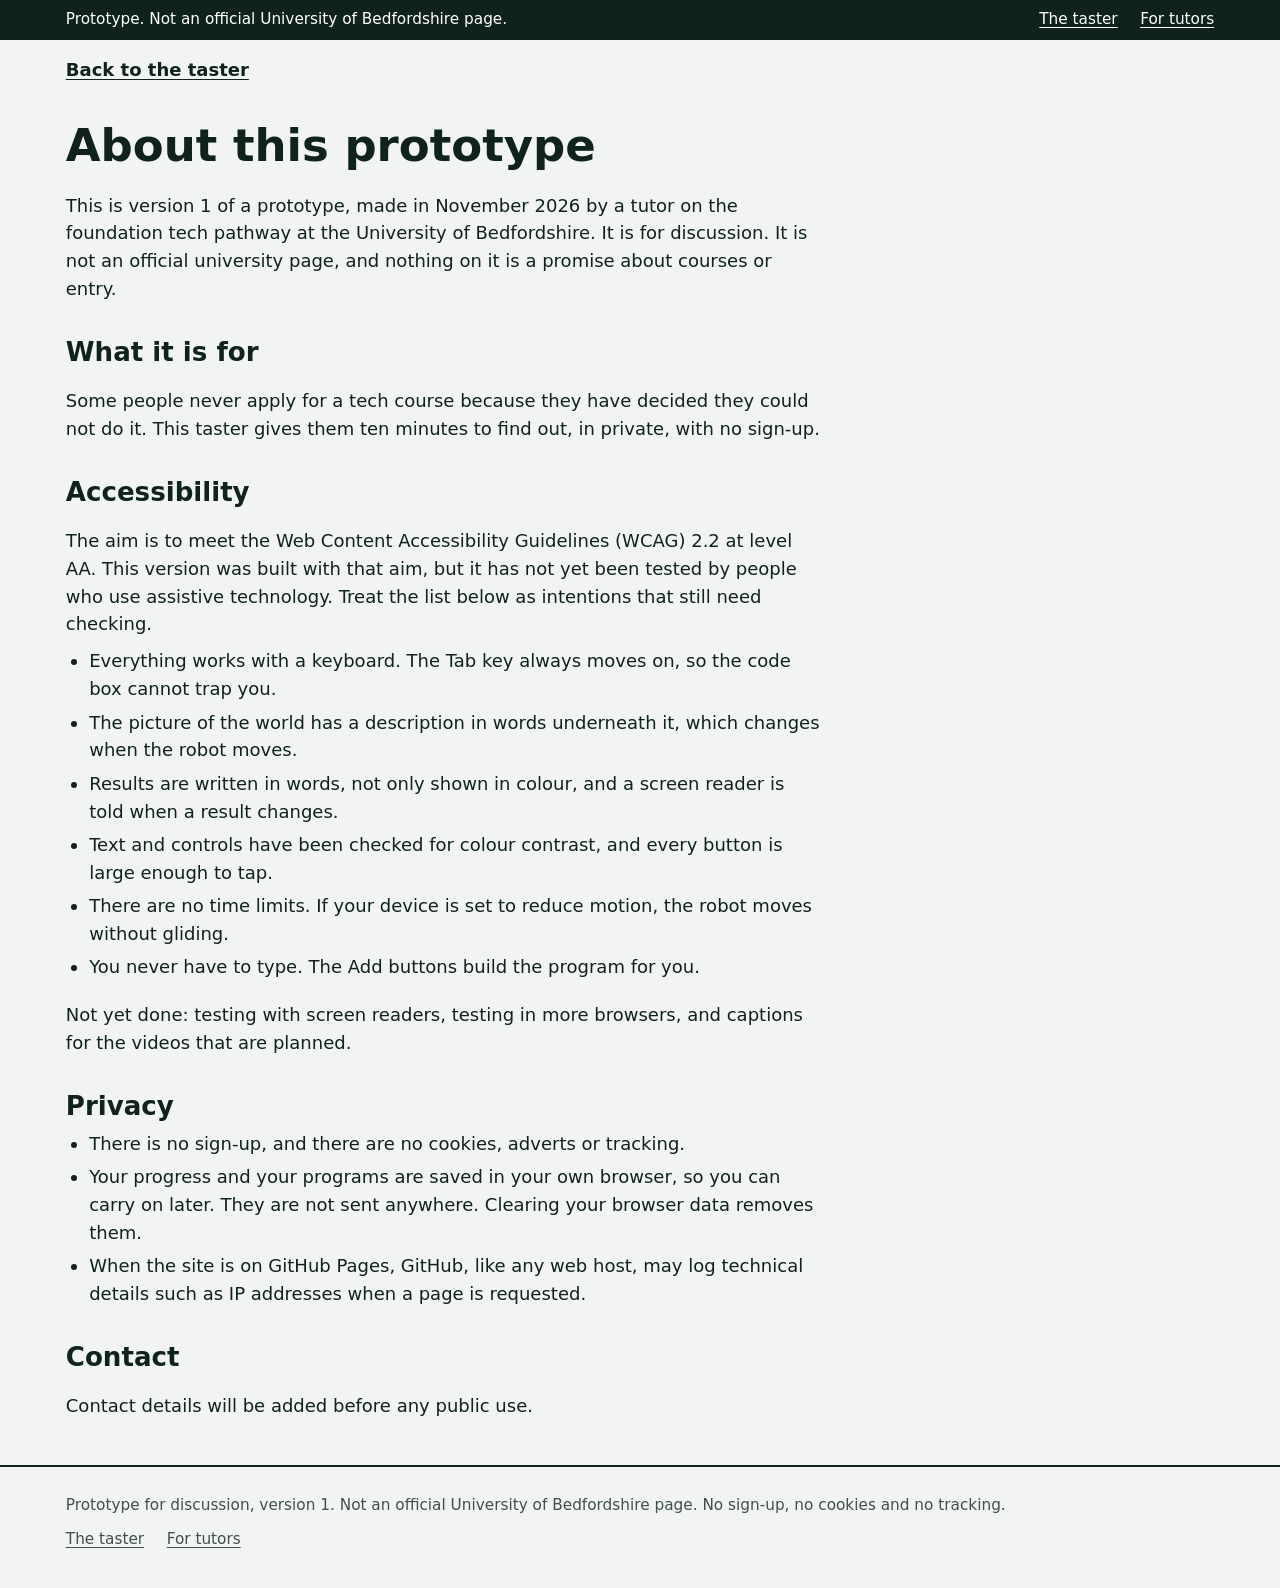
==== tech-taster/about.html @ 21ca5ffa "Add files via upload" ====
<!DOCTYPE html>
<html lang="en-GB">
<head>
  <meta charset="utf-8">
  <meta name="viewport" content="width=device-width, initial-scale=1">
  <title>About this prototype: accessibility and privacy (tech taster)</title>
  <meta name="robots" content="noindex">
  <link rel="icon" href="data:image/svg+xml,%3Csvg xmlns='http://www.w3.org/2000/svg' viewBox='0 0 64 64'%3E%3Crect width='64' height='64' rx='14' fill='%2300703c'/%3E%3Crect x='14' y='14' width='36' height='36' rx='9' fill='%23ffd200'/%3E%3Cpath d='M30 22l14 10-14 10z' fill='%2310231a'/%3E%3C/svg%3E">
  <link rel="stylesheet" href="css/site.css">
</head>
<body>
  <a class="skip" href="#main">Skip to the text</a>

  <header class="strip">
    <div class="wrap strip-inner">
      <p>Prototype. Not an official University of Bedfordshire page.</p>
      <nav aria-label="About this site">
        <a href="index.html">The taster</a>
        <a href="tutors.html">For tutors</a>
      </nav>
    </div>
  </header>

  <main id="main" class="wrap page prose" tabindex="-1">
    <a class="back" href="index.html">Back to the taster</a>

    <h1>About this prototype</h1>
    <p>This is version 1 of a prototype, made in November 2026 by a tutor on the foundation tech pathway at the University of Bedfordshire. It is for discussion. It is not an official university page, and nothing on it is a promise about courses or entry.</p>

    <h2>What it is for</h2>
    <p>Some people never apply for a tech course because they have decided they could not do it. This taster gives them ten minutes to find out, in private, with no sign-up.</p>

    <h2 id="accessibility">Accessibility</h2>
    <p>The aim is to meet the Web Content Accessibility Guidelines (WCAG) 2.2 at level AA. This version was built with that aim, but it has not yet been tested by people who use assistive technology. Treat the list below as intentions that still need checking.</p>
    <ul>
      <li>Everything works with a keyboard. The Tab key always moves on, so the code box cannot trap you.</li>
      <li>The picture of the world has a description in words underneath it, which changes when the robot moves.</li>
      <li>Results are written in words, not only shown in colour, and a screen reader is told when a result changes.</li>
      <li>Text and controls have been checked for colour contrast, and every button is large enough to tap.</li>
      <li>There are no time limits. If your device is set to reduce motion, the robot moves without gliding.</li>
      <li>You never have to type. The Add buttons build the program for you.</li>
    </ul>
    <p>Not yet done: testing with screen readers, testing in more browsers, and captions for the videos that are planned.</p>

    <h2 id="privacy">Privacy</h2>
    <ul>
      <li>There is no sign-up, and there are no cookies, adverts or tracking.</li>
      <li>Your progress and your programs are saved in your own browser, so you can carry on later. They are not sent anywhere. Clearing your browser data removes them.</li>
      <li>When the site is on GitHub Pages, GitHub, like any web host, may log technical details such as IP addresses when a page is requested.</li>
    </ul>

    <h2>Contact</h2>
    <p>Contact details will be added before any public use.</p>
  </main>

  <footer class="foot">
    <div class="wrap">
      <p>Prototype for discussion, version 1. Not an official University of Bedfordshire page. No sign-up, no cookies and no tracking.</p>
      <nav class="foot-links" aria-label="More about this site">
        <a href="index.html">The taster</a>
        <a href="tutors.html">For tutors</a>
      </nav>
    </div>
  </footer>
</body>
</html>
---- tech-taster/css/site.css ----
/*
  Tech taster, version 1 (prototype)
  ----------------------------------
  The look borrows from British road signs: a green sign with white lettering
  points the way, and everything else stays plain so the robot is the focus.

  Order of this file:
    1. colours, fonts and basics
    2. page frame (top strip, footer)
    3. the sign (headline)
    4. the bench (world, code box, buttons, result)
    5. finish panel and the list of tasters
    6. the two text pages (For tutors, About)
*/

/* ---------- 1. Colours, fonts and basics ---------- */

:root {
  --sign: #00703c;       /* sign green: headline sign and main buttons */
  --sign-dark: #00552d;
  --marker: #ffd200;     /* the robot, and part of the focus ring */
  --ink: #10231a;        /* text */
  --ink-soft: #3f5148;   /* secondary text */
  --line: #5f7168;       /* borders and grid lines: at least 3:1 on white */
  --paper: #f1f4f2;      /* page background */
  --panel: #ffffff;
  --flag: #d4351c;
  --not-yet: #8a5a00;
  --stopped: #b3261e;

  --font-sign: "Gill Sans Nova", "Gill Sans", "Gill Sans MT", Seravek, "Trebuchet MS", Calibri, system-ui, sans-serif;
  --font-body: system-ui, -apple-system, "Segoe UI", Roboto, "Helvetica Neue", Arial, sans-serif;
  --font-code: ui-monospace, "SF Mono", "Cascadia Mono", Consolas, "Liberation Mono", Menlo, monospace;

  --radius: 10px;
}

*,
*::before,
*::after {
  box-sizing: border-box;
}

html {
  font-size: 112.5%; /* 18px: comfortable for reading in a second language */
  -webkit-text-size-adjust: 100%;
}

body {
  margin: 0;
  background: var(--paper);
  color: var(--ink);
  font-family: var(--font-body);
  line-height: 1.55;
}

h1,
h2,
h3 {
  margin: 0;
  font-family: var(--font-sign);
  font-weight: 600;
  line-height: 1.15;
}

h2 {
  font-size: 1.45rem;
}

h3 {
  margin-top: 1.25rem;
  font-size: 1.15rem;
}

p {
  margin: 0.5rem 0 0;
}

a {
  color: inherit;
  text-decoration-thickness: 0.08em;
  text-underline-offset: 0.18em;
}

code {
  font-family: var(--font-code);
  font-size: 0.95em;
}

[hidden] {
  display: none !important;
}

/* One focus ring for everything. Yellow shows on dark backgrounds, ink on light ones. */
:focus-visible {
  outline: 3px solid var(--ink);
  outline-offset: 2px;
  box-shadow: 0 0 0 2px var(--marker);
}

.visually-hidden {
  position: absolute;
  width: 1px;
  height: 1px;
  overflow: hidden;
  clip: rect(0 0 0 0);
  white-space: nowrap;
}

.wrap {
  max-width: 66rem;
  margin: 0 auto;
  padding: 0 1.1rem;
}

.skip {
  position: absolute;
  top: -5rem;
  left: 0.75rem;
  z-index: 10;
  padding: 0.5rem 0.9rem;
  background: var(--marker);
  color: var(--ink);
  font-weight: 600;
}

.skip:focus {
  top: 0;
}

/* ---------- 2. Page frame ---------- */

.strip {
  background: var(--ink);
  color: #fff;
  font-size: 0.85rem;
}

.strip-inner {
  display: flex;
  flex-wrap: wrap;
  align-items: center;
  justify-content: space-between;
  gap: 0.2rem 1.5rem;
  padding-top: 0.45rem;
  padding-bottom: 0.45rem;
}

.strip p {
  margin: 0;
}

.strip nav {
  display: flex;
  flex-wrap: wrap;
  gap: 0.2rem 1.25rem;
}

.wrap.page {
  padding-top: 0.9rem;
  padding-bottom: 2.5rem;
}

.page:focus {
  outline: none; /* the page itself only takes focus from the skip link */
  box-shadow: none;
}

.page > * + * {
  margin-top: 1.1rem;
}

.foot {
  border-top: 2px solid var(--ink);
  padding: 1rem 0 2rem;
  color: var(--ink-soft);
  font-size: 0.85rem;
}

.foot-links {
  display: flex;
  flex-wrap: wrap;
  gap: 0.3rem 1.25rem;
  margin-top: 0.6rem;
}

.notice {
  margin: 0;
  padding: 0.7rem 0.9rem;
  background: #fff4b8;
  border: 2px solid var(--ink);
  border-radius: var(--radius);
}

/* ---------- 3. The sign ---------- */

.sign {
  padding: 6px;
  background: var(--sign);
  color: #fff;
  border-radius: 18px;
}

.sign-face {
  padding: 0.65rem 1.2rem 0.8rem;
  border: 4px solid #fff;
  border-radius: 13px;
}

.sign-ask {
  display: block;
  font-size: clamp(1.15rem, 2.4vw, 1.5rem);
  font-weight: 500;
}

.sign-do {
  display: block;
  font-size: clamp(2.3rem, 6vw, 3.4rem);
  line-height: 1.04;
  letter-spacing: -0.01em;
}

.sign-promise {
  margin: 0.3rem 0 0;
}

/* On a wide screen the promise sits beside the headline, which keeps the sign short
   so the world, the code box and the result all fit on one laptop screen. */
@media (min-width: 56rem) {
  .sign-face {
    display: flex;
    align-items: flex-end;
    justify-content: space-between;
    gap: 2rem;
    padding: 0.45rem 1.3rem 0.6rem;
  }

  .sign-promise {
    margin: 0 0 0.4rem;
    text-align: right;
  }
}

/* On a phone the sign and the top strip shrink so the robot is on the first screen. */
@media (max-width: 40rem) {
  .strip nav {
    display: none; /* the same links are in the footer */
  }

  .sign-face {
    padding: 0.45rem 0.9rem 0.6rem;
  }

  .sign-do {
    font-size: 2.1rem;
  }

  .sign-promise {
    font-size: 0.92rem;
  }

  .step:not([aria-current="step"]) {
    padding-right: 0.3rem;
  }

  .step:not([aria-current="step"]) .step-label {
    position: absolute;
    width: 1px;
    height: 1px;
    overflow: hidden;
    clip: rect(0 0 0 0);
    white-space: nowrap;
  }
}

/* ---------- 4. The bench ---------- */

.bench {
  display: grid;
  gap: 1.2rem 2.2rem;
  padding: 1rem 1.2rem 1.2rem;
  background: var(--panel);
  border: 2px solid var(--ink);
  border-radius: 14px;
}

@media (min-width: 56rem) {
  .bench {
    grid-template-columns: minmax(0, 1fr) minmax(0, 1fr);
    align-items: start;
  }
}

/* The three task buttons */

.steps ol {
  display: flex;
  flex-wrap: wrap;
  gap: 0.4rem;
  margin: 0 0 0.8rem;
  padding: 0;
  list-style: none;
}

.step {
  display: inline-flex;
  align-items: center;
  gap: 0.45rem;
  min-height: 2.45rem;
  padding: 0.2rem 0.8rem 0.2rem 0.3rem;
  background: var(--panel);
  color: var(--ink);
  border: 2px solid var(--ink);
  border-radius: 999px;
  font: inherit;
  font-size: 0.9rem;
  font-weight: 600;
  cursor: pointer;
}

.step:hover {
  background: #e4ebe6;
}

.step-number {
  display: inline-flex;
  align-items: center;
  justify-content: center;
  width: 1.75rem;
  height: 1.75rem;
  background: var(--ink);
  color: #fff;
  border-radius: 50%;
  font-family: var(--font-sign);
}

.step.is-done .step-number {
  background: var(--sign);
}

.step[aria-current="step"] {
  background: var(--sign);
  border-color: var(--sign);
  color: #fff;
}

.step[aria-current="step"] .step-number {
  background: var(--marker);
  color: var(--ink);
}

/* The world */

.world {
  margin-top: 0.7rem;
  scroll-margin-top: 0.75rem;
}

.world svg {
  display: block;
  width: 100%;
  height: auto;
}

.tile {
  fill: #fff;
  stroke: var(--line);
  stroke-width: 2;
}

.world.is-complete .tile-goal {
  fill: #d7efe1;
}

.robot {
  transition: transform 0.38s ease;
}

.robot.is-jumping {
  transition: none;
}

.robot-body {
  fill: var(--marker);
  stroke: var(--ink);
  stroke-width: 3;
}

.robot-wheel,
.robot-nose {
  fill: var(--ink);
}

.flag-pole {
  stroke: var(--ink);
  stroke-width: 4;
  stroke-linecap: round;
}

.flag-cloth {
  fill: var(--flag);
  stroke: var(--ink);
  stroke-width: 2;
  stroke-linejoin: round;
}

.rock {
  fill: #7b8790;
  stroke: var(--ink);
  stroke-width: 3;
  stroke-linejoin: round;
}

.world-description {
  color: var(--ink-soft);
  font-size: 0.88rem;
}

/* The result, straight under the world */

.result {
  min-height: 3.6rem;
  margin-top: 0.6rem;
  padding: 0.5rem 0.85rem;
  background: #eef1ef;
  border-left: 6px solid var(--line);
}

.result strong {
  display: block;
}

.result.is-complete {
  background: #e1f2e8;
  border-left-color: var(--sign);
}

.result.is-complete strong {
  color: var(--sign-dark);
}

.result.is-short {
  background: #fcf2d9;
  border-left-color: var(--not-yet);
}

.result.is-short strong {
  color: var(--not-yet);
}

.result.is-stopped {
  background: #fbe9e7;
  border-left-color: var(--stopped);
}

.result.is-stopped strong {
  color: var(--stopped);
}

.trace {
  font-family: var(--font-code);
  font-size: 0.92rem;
}

/* Buttons */

.button {
  min-height: 2.75rem;
  padding: 0.4rem 0.95rem;
  background: var(--panel);
  color: var(--ink);
  border: 2px solid var(--ink);
  border-radius: var(--radius);
  font: inherit;
  font-weight: 600;
  cursor: pointer;
}

.button:hover {
  background: #e4ebe6;
}

.button-main {
  background: var(--sign);
  border-color: var(--sign);
  color: #fff;
}

.button-main:hover {
  background: var(--sign-dark);
  border-color: var(--sign-dark);
}

.button-command {
  background: #fff4b8;
  font-family: var(--font-code);
  font-weight: 500;
}

.button-command:hover {
  background: #ffe97a;
}

.button[aria-disabled="true"] {
  opacity: 0.6;
  cursor: progress;
}

.button-next {
  margin-top: 0.75rem;
}

/* The code box and its helpers */

.bench-do label {
  display: block;
  font-family: var(--font-sign);
  font-size: 1.15rem;
  font-weight: 600;
}

.help {
  margin: 0;
  color: var(--ink-soft);
  font-size: 0.88rem;
}

.code-box {
  display: block;
  width: 100%;
  margin-top: 0.35rem;
  padding: 0.55rem 0.75rem;
  background: #fff;
  color: var(--ink);
  border: 2px solid var(--ink);
  border-radius: var(--radius);
  font-family: var(--font-code);
  font-size: 1rem;
  line-height: 1.6;
  resize: vertical;
  tab-size: 4;
}

.adders,
.actions {
  display: flex;
  flex-wrap: wrap;
  gap: 0.45rem;
  margin-top: 0.6rem;
}

#adder-buttons {
  display: contents;
}

.actions {
  margin-top: 0.9rem;
  padding-top: 0.9rem;
  border-top: 2px solid #d5ddd8;
}

.hint {
  margin-top: 0.7rem;
  padding: 0.55rem 0.8rem;
  background: #fffbe6;
  border: 2px dashed var(--line);
  border-radius: var(--radius);
}

.word {
  margin-top: 0.9rem;
  color: var(--ink-soft);
  font-size: 0.92rem;
}

.word strong {
  color: var(--ink);
  font-family: var(--font-code);
}

/* ---------- 5. Finish panel and the list of tasters ---------- */

.finish {
  padding: 1.2rem 1.25rem 1.4rem;
  background: var(--panel);
  border: 2px solid var(--ink);
  border-radius: 14px;
}

.finish:focus,
.finish h2:focus {
  outline: none;
  box-shadow: none;
}

.words {
  display: grid;
  gap: 0.7rem 1.75rem;
  margin: 0.6rem 0 0;
}

@media (min-width: 48rem) {
  .words {
    grid-template-columns: repeat(3, minmax(0, 1fr));
  }
}

.words dt {
  font-family: var(--font-code);
  font-weight: 700;
}

.words dd {
  margin: 0.1rem 0 0;
}

.placeholder {
  margin: 0.6rem 0 1rem;
  padding: 0.7rem 0.9rem;
  background: var(--paper);
  border: 2px dashed var(--line);
  border-radius: var(--radius);
}

.routes h2 {
  margin-bottom: 0.6rem;
}

/* Three stacked sign plates, like a fingerpost */
.fingerpost {
  max-width: 34rem;
  margin: 0;
  padding: 6px;
  background: var(--sign);
  color: #fff;
  border-radius: 14px;
  font-family: var(--font-sign);
  font-size: 1.1rem;
  list-style: none;
}

.fingerpost li {
  display: flex;
  flex-wrap: wrap;
  justify-content: space-between;
  gap: 0.1rem 1.25rem;
  padding: 0.55rem 0.95rem;
  border: 3px solid #fff;
  border-radius: 9px;
}

.fingerpost li + li {
  margin-top: 6px;
}

.route-name {
  font-weight: 600;
}

.route-open {
  color: var(--marker);
  font-weight: 600;
}

/* ---------- 6. The two text pages ---------- */

.prose > * {
  max-width: 42rem;
}

.prose h1 {
  font-size: clamp(1.9rem, 5vw, 2.5rem);
}

.prose h2 {
  margin-top: 1.9rem;
}

.prose ul,
.prose ol {
  margin: 0.5rem 0 0;
  padding-left: 1.3rem;
}

.prose li + li {
  margin-top: 0.3rem;
}

.prose table {
  width: 100%;
  margin-top: 0.7rem;
  border-collapse: collapse;
  background: var(--panel);
}

.prose th,
.prose td {
  padding: 0.5rem 0.65rem;
  border: 1.5px solid var(--line);
  text-align: left;
  vertical-align: top;
}

.prose th {
  background: #e3eae5;
}

.prose pre {
  margin: 0.6rem 0 0;
  padding: 0.6rem 0.85rem;
  overflow-x: auto;
  background: var(--panel);
  border: 2px solid var(--ink);
  border-radius: var(--radius);
  font-family: var(--font-code);
  font-size: 0.95rem;
  line-height: 1.6;
}

.back {
  display: inline-block;
  margin-bottom: 0.9rem;
  font-weight: 600;
}

/* People who ask their device for less motion get none. */
@media (prefers-reduced-motion: reduce) {
  .robot {
    transition: none;
  }
}
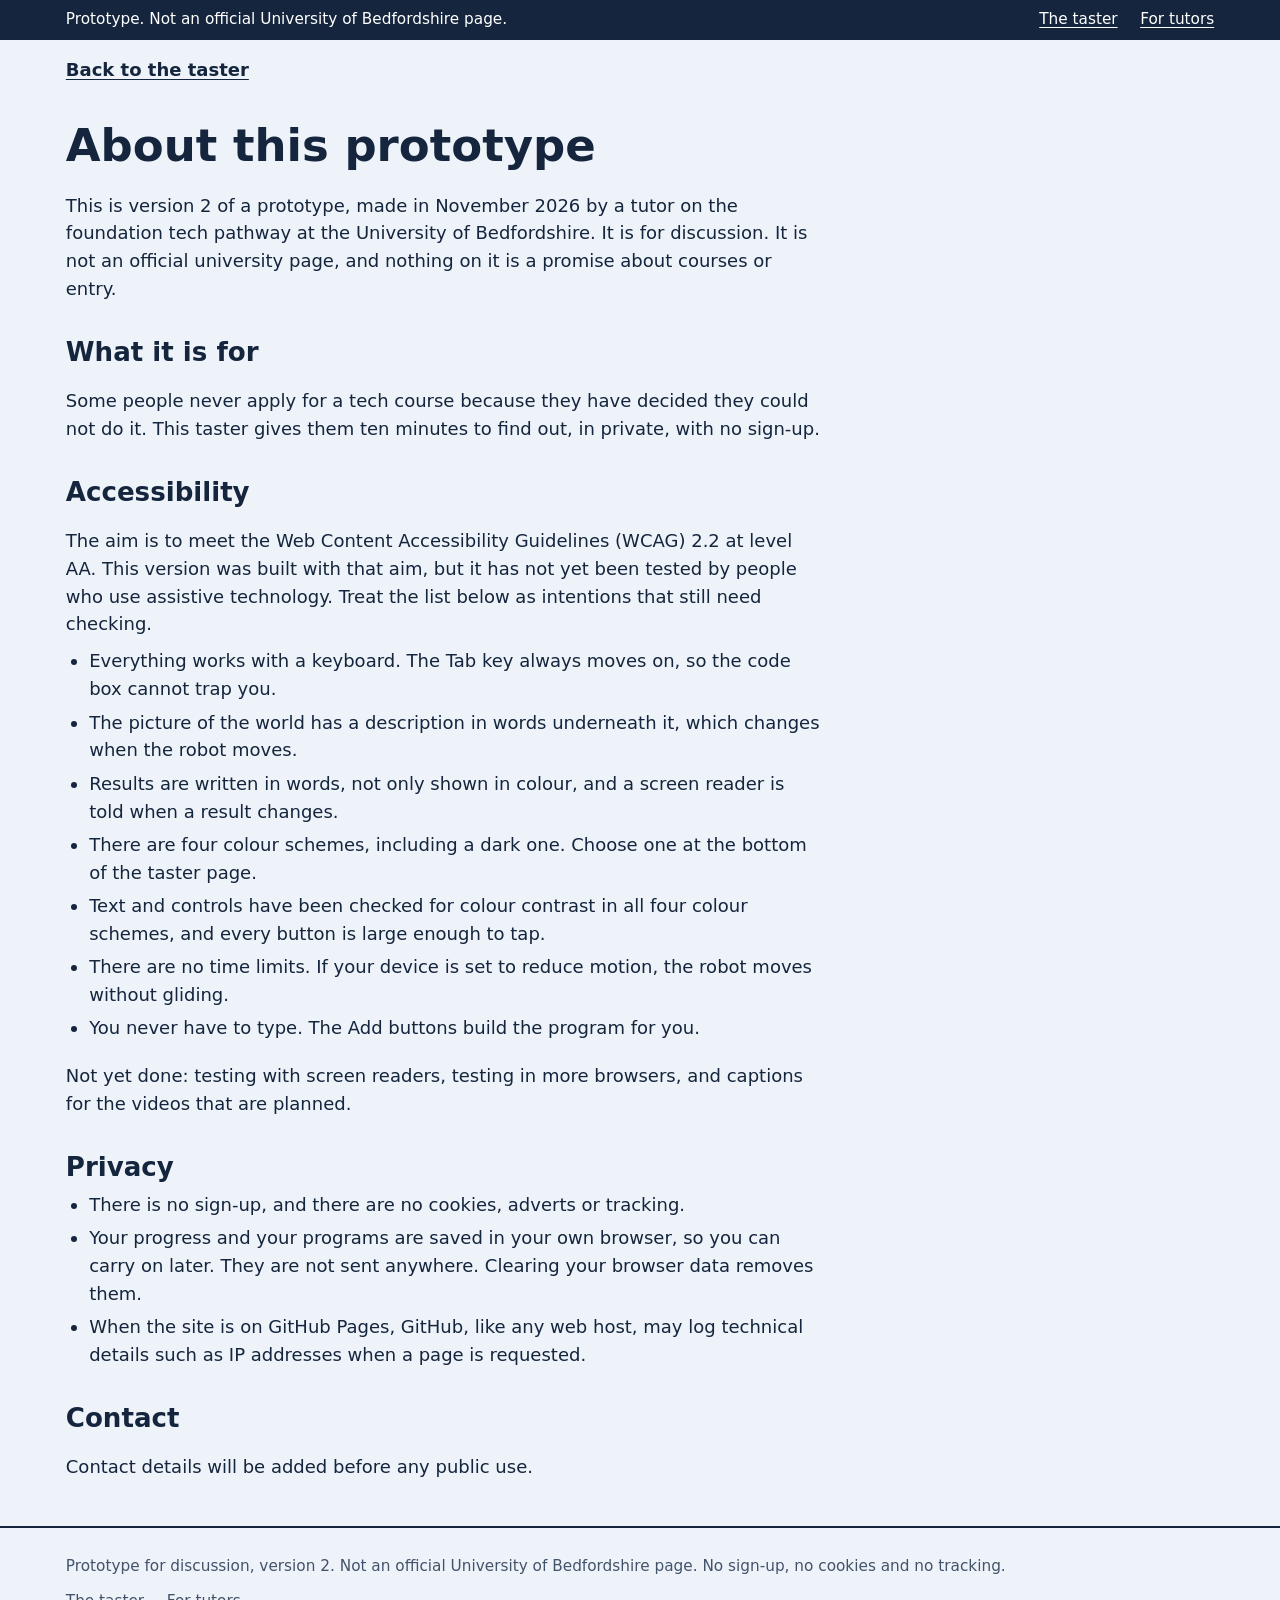
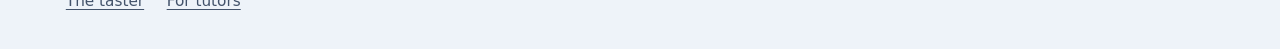
==== commit 192a3ea0: "Add files via upload" ====
--- a/tech-taster/about.html
+++ b/tech-taster/about.html
@@ -5,8 +5,9 @@
   <meta name="viewport" content="width=device-width, initial-scale=1">
   <title>About this prototype: accessibility and privacy (tech taster)</title>
   <meta name="robots" content="noindex">
-  <link rel="icon" href="data:image/svg+xml,%3Csvg xmlns='http://www.w3.org/2000/svg' viewBox='0 0 64 64'%3E%3Crect width='64' height='64' rx='14' fill='%2300703c'/%3E%3Crect x='14' y='14' width='36' height='36' rx='9' fill='%23ffd200'/%3E%3Cpath d='M30 22l14 10-14 10z' fill='%2310231a'/%3E%3C/svg%3E">
+  <link rel="icon" href="data:image/svg+xml,%3Csvg xmlns='http://www.w3.org/2000/svg' viewBox='0 0 64 64'%3E%3Crect width='64' height='64' rx='14' fill='%231f5fa8'/%3E%3Crect x='14' y='14' width='36' height='36' rx='9' fill='%23ffb238'/%3E%3Cpath d='M30 22l14 10-14 10z' fill='%2314253d'/%3E%3C/svg%3E">
   <link rel="stylesheet" href="css/site.css">
+  <script src="js/look.js"></script>
 </head>
 <body>
   <a class="skip" href="#main">Skip to the text</a>
@@ -25,7 +26,7 @@
     <a class="back" href="index.html">Back to the taster</a>
 
     <h1>About this prototype</h1>
-    <p>This is version 1 of a prototype, made in November 2026 by a tutor on the foundation tech pathway at the University of Bedfordshire. It is for discussion. It is not an official university page, and nothing on it is a promise about courses or entry.</p>
+    <p>This is version 2 of a prototype, made in November 2026 by a tutor on the foundation tech pathway at the University of Bedfordshire. It is for discussion. It is not an official university page, and nothing on it is a promise about courses or entry.</p>
 
     <h2>What it is for</h2>
     <p>Some people never apply for a tech course because they have decided they could not do it. This taster gives them ten minutes to find out, in private, with no sign-up.</p>
@@ -36,7 +37,8 @@
       <li>Everything works with a keyboard. The Tab key always moves on, so the code box cannot trap you.</li>
       <li>The picture of the world has a description in words underneath it, which changes when the robot moves.</li>
       <li>Results are written in words, not only shown in colour, and a screen reader is told when a result changes.</li>
-      <li>Text and controls have been checked for colour contrast, and every button is large enough to tap.</li>
+      <li>There are four colour schemes, including a dark one. Choose one at the bottom of the taster page.</li>
+      <li>Text and controls have been checked for colour contrast in all four colour schemes, and every button is large enough to tap.</li>
       <li>There are no time limits. If your device is set to reduce motion, the robot moves without gliding.</li>
       <li>You never have to type. The Add buttons build the program for you.</li>
     </ul>
@@ -55,7 +57,7 @@
 
   <footer class="foot">
     <div class="wrap">
-      <p>Prototype for discussion, version 1. Not an official University of Bedfordshire page. No sign-up, no cookies and no tracking.</p>
+      <p>Prototype for discussion, version 2. Not an official University of Bedfordshire page. No sign-up, no cookies and no tracking.</p>
       <nav class="foot-links" aria-label="More about this site">
         <a href="index.html">The taster</a>
         <a href="tutors.html">For tutors</a>
--- a/tech-taster/css/site.css
+++ b/tech-taster/css/site.css
@@ -1,32 +1,81 @@
 /*
-  Tech taster, version 1 (prototype)
+  Tech taster, version 2 (prototype)
   ----------------------------------
-  The look borrows from British road signs: a green sign with white lettering
-  points the way, and everything else stays plain so the robot is the focus.
+  Every colour on the site comes from the variables in part 1. A "look" is one
+  block of those variables. There are four looks, and js/look.js chooses one by
+  setting data-look on the <html> element:
+
+    tea         blue-and-white china with tea amber (the default)
+    battenberg  pink and yellow, like the cake
+    night       dark, for a dim room or a projector
+    sign        the green road sign from version 1
+
+  None of them uses the university's colours, because this is not a university page.
 
   Order of this file:
-    1. colours, fonts and basics
-    2. page frame (top strip, footer)
-    3. the sign (headline)
-    4. the bench (world, code box, buttons, result)
+    1. the four looks, then fonts and basics
+    2. page frame (top strip, footer, colour chooser)
+    3. the sign (headline, story and picture)
+    4. the bench (floor, code box, buttons, result)
     5. finish panel and the list of tasters
     6. the two text pages (For tutors, About)
 */
 
-/* ---------- 1. Colours, fonts and basics ---------- */
-
+/* ---------- 1. The four looks ---------- */
+
+/* Tea trolley: the default. It is used when no other look is chosen. */
 :root {
-  --sign: #00703c;       /* sign green: headline sign and main buttons */
-  --sign-dark: #00552d;
-  --marker: #ffd200;     /* the robot, and part of the focus ring */
-  --ink: #10231a;        /* text */
-  --ink-soft: #3f5148;   /* secondary text */
-  --line: #5f7168;       /* borders and grid lines: at least 3:1 on white */
-  --paper: #f1f4f2;      /* page background */
-  --panel: #ffffff;
+  --hero-bg: #1f5fa8;      /* the headline sign: china blue */
+  --hero-ink: #ffffff;
+  --hero-rim: #ffffff;
+  --hero-accent: #ffd98f;
+
+  --brand: #1f5fa8;        /* main buttons and the open task */
+  --brand-dark: #174a85;
+  --on-brand: #ffffff;
+  --accent: #ffb238;       /* tea amber: highlights and half of the focus ring */
+  --on-accent: #14253d;
+
+  --ink: #14253d;          /* text */
+  --ink-soft: #43536b;     /* secondary text */
+  --line: #5c6b82;         /* borders and grid lines: at least 3:1 on the floor */
+  --rule: #d3dcea;         /* soft dividing lines */
+
+  --paper: #eef3f9;        /* page background */
+  --panel: #ffffff;        /* cards */
+  --panel-soft: #e3ebf5;   /* a card when the pointer is over it, table headings */
+  --field: #ffffff;        /* the code box */
+
+  --strip-bg: #14253d;
+  --strip-ink: #ffffff;
+
+  --chip: #ffe9bf;         /* the Add buttons */
+  --chip-hover: #ffd98f;
+  --hint-bg: #fff7e6;
+
+  --result-bg: #edf1f6;
+  --ok: #1a7f4b;
+  --ok-ink: #0f5c35;
+  --ok-bg: #e0f3e8;
+  --warn: #8a5a00;
+  --warn-bg: #fcf2d9;
+  --bad: #b3261e;
+  --bad-bg: #fbe9e7;
+
+  --tile: #ffffff;         /* one square of the floor */
+  --goal-tint: #d9f0e2;
+  --robot-body: #ffb238;
+  --robot-lid: #ffd98f;
+  --robot-ink: #14253d;
+  --robot-wheel: #14253d;
+  --shape-ink: #14253d;    /* outlines of the small pictures */
+  --cup: #ffffff;
+  --cup-stripe: #1f5fa8;
+  --leaf: #2e8b57;
+  --pot: #c9713c;
+  --steam: #5c6b82;
   --flag: #d4351c;
-  --not-yet: #8a5a00;
-  --stopped: #b3261e;
+  --rock: #7b8790;
 
   --font-sign: "Gill Sans Nova", "Gill Sans", "Gill Sans MT", Seravek, "Trebuchet MS", Calibri, system-ui, sans-serif;
   --font-body: system-ui, -apple-system, "Segoe UI", Roboto, "Helvetica Neue", Arial, sans-serif;
@@ -34,6 +83,136 @@
 
   --radius: 10px;
 }
+
+/* Battenberg: pink and yellow. Only the colours that differ are listed. */
+[data-look="battenberg"] {
+  --hero-bg: #b4235a;
+  --hero-rim: #ffd84d;
+  --hero-accent: #ffd84d;
+
+  --brand: #b4235a;
+  --brand-dark: #8f1a47;
+  --accent: #ffd84d;
+  --on-accent: #2b1220;
+
+  --ink: #2b1220;
+  --ink-soft: #5a3f4d;
+  --line: #7a5f6c;
+  --rule: #ecd5de;
+
+  --paper: #fbf1f4;
+  --panel-soft: #f6e3ea;
+
+  --strip-bg: #2b1220;
+
+  --chip: #fff0b3;
+  --chip-hover: #ffe680;
+  --hint-bg: #fff9e0;
+  --result-bg: #f5eef1;
+
+  --goal-tint: #dff3e6;
+  --robot-body: #ffd84d;
+  --robot-lid: #fff0b3;
+  --robot-ink: #2b1220;
+  --robot-wheel: #2b1220;
+  --shape-ink: #2b1220;
+  --cup-stripe: #b4235a;
+  --steam: #7a5f6c;
+}
+
+/* Night shift: light text on dark panels. */
+[data-look="night"] {
+  --hero-bg: #2b3a8c;
+  --hero-rim: #ffb84d;
+  --hero-accent: #ffc978;
+
+  --brand: #ffb84d;
+  --brand-dark: #ffc978;
+  --on-brand: #12172b;
+  --accent: #ffb84d;
+  --on-accent: #12172b;
+
+  --ink: #f2f4ff;
+  --ink-soft: #c3c9e6;
+  --line: #8f98c7;
+  --rule: #343d6b;
+
+  --paper: #12172b;
+  --panel: #1c2340;
+  --panel-soft: #283058;
+  --field: #12172b;
+
+  --strip-bg: #0b0f1f;
+  --strip-ink: #f2f4ff;
+
+  --chip: #4a3a12;
+  --chip-hover: #5c4a1a;
+  --hint-bg: #262d52;
+
+  --result-bg: #232b4f;
+  --ok: #5fd39a;
+  --ok-ink: #8ff0bd;
+  --ok-bg: #153a2b;
+  --warn: #ffc65c;
+  --warn-bg: #3d3010;
+  --bad: #ff8a80;
+  --bad-bg: #45191a;
+
+  --tile: #262d52;
+  --goal-tint: #1d4a37;
+  --robot-body: #ffb84d;
+  --robot-lid: #ffd699;
+  --robot-ink: #12172b;
+  --robot-wheel: #8f98c7;
+  --shape-ink: #12172b;
+  --cup: #f2f4ff;
+  --cup-stripe: #2b3a8c;
+  --leaf: #4fbf85;
+  --pot: #d98b5f;
+  --steam: #c3c9e6;
+  --flag: #ff8a80;
+  --rock: #8f98c7;
+}
+
+/* Road sign: the look of version 1. */
+[data-look="sign"] {
+  --hero-bg: #00703c;
+  --hero-accent: #ffe14d;
+
+  --brand: #00703c;
+  --brand-dark: #00552d;
+  --accent: #ffd200;
+  --on-accent: #10231a;
+
+  --ink: #10231a;
+  --ink-soft: #3f5148;
+  --line: #5f7168;
+  --rule: #d5ddd8;
+
+  --paper: #f1f4f2;
+  --panel-soft: #e4ebe6;
+
+  --strip-bg: #10231a;
+
+  --chip: #fff4b8;
+  --chip-hover: #ffe97a;
+  --hint-bg: #fffbe6;
+  --result-bg: #eef1ef;
+  --ok: #00703c;
+  --ok-ink: #00552d;
+  --ok-bg: #e1f2e8;
+
+  --goal-tint: #d7efe1;
+  --robot-body: #ffd200;
+  --robot-lid: #fff4b8;
+  --robot-ink: #10231a;
+  --robot-wheel: #10231a;
+  --shape-ink: #10231a;
+  --cup-stripe: #00703c;
+  --steam: #5f7168;
+}
+
+/* ---------- Basics ---------- */
 
 *,
 *::before,
@@ -91,11 +270,11 @@
   display: none !important;
 }
 
-/* One focus ring for everything. Yellow shows on dark backgrounds, ink on light ones. */
+/* One focus ring for everything. It has two colours, so one of them always shows. */
 :focus-visible {
   outline: 3px solid var(--ink);
   outline-offset: 2px;
-  box-shadow: 0 0 0 2px var(--marker);
+  box-shadow: 0 0 0 2px var(--accent);
 }
 
 .visually-hidden {
@@ -119,8 +298,8 @@
   left: 0.75rem;
   z-index: 10;
   padding: 0.5rem 0.9rem;
-  background: var(--marker);
-  color: var(--ink);
+  background: var(--accent);
+  color: var(--on-accent);
   font-weight: 600;
 }
 
@@ -131,8 +310,8 @@
 /* ---------- 2. Page frame ---------- */
 
 .strip {
-  background: var(--ink);
-  color: #fff;
+  background: var(--strip-bg);
+  color: var(--strip-ink);
   font-size: 0.85rem;
 }
 
@@ -187,23 +366,91 @@
 .notice {
   margin: 0;
   padding: 0.7rem 0.9rem;
-  background: #fff4b8;
+  background: var(--chip);
   border: 2px solid var(--ink);
   border-radius: var(--radius);
 }
 
+/* The colour chooser in the footer */
+
+.looks {
+  display: flex;
+  flex-wrap: wrap;
+  align-items: center;
+  gap: 0.45rem;
+  margin-bottom: 1rem;
+}
+
+.looks-title {
+  flex-basis: 100%;
+  margin: 0;
+  color: var(--ink);
+  font-weight: 600;
+}
+
+.look-choice {
+  display: inline-flex;
+  align-items: center;
+  gap: 0.5rem;
+  min-height: 2.75rem;
+  padding: 0.3rem 0.9rem 0.3rem 0.5rem;
+  background: var(--panel);
+  color: var(--ink);
+  border: 2px solid var(--line);
+  border-radius: 999px;
+  font: inherit;
+  font-weight: 600;
+  cursor: pointer;
+}
+
+.look-choice:hover {
+  background: var(--panel-soft);
+}
+
+/* The look in use has a heavier border, and its name is underlined. */
+.look-choice[aria-pressed="true"] {
+  border-color: var(--ink);
+  box-shadow: inset 0 0 0 2px var(--ink);
+  text-decoration: underline;
+  text-underline-offset: 0.2em;
+}
+
+.swatch {
+  width: 1.5rem;
+  height: 1.5rem;
+  border: 2px solid var(--ink);
+  border-radius: 50%;
+}
+
+/* Each dot shows its own look's colours, whichever look is in use. */
+.swatch-tea {
+  background: linear-gradient(135deg, #1f5fa8 50%, #ffb238 50%);
+}
+
+.swatch-battenberg {
+  background: linear-gradient(135deg, #b4235a 50%, #ffd84d 50%);
+}
+
+.swatch-night {
+  background: linear-gradient(135deg, #12172b 50%, #ffb84d 50%);
+}
+
+.swatch-sign {
+  background: linear-gradient(135deg, #00703c 50%, #ffd200 50%);
+}
+
 /* ---------- 3. The sign ---------- */
 
 .sign {
   padding: 6px;
-  background: var(--sign);
-  color: #fff;
+  background: var(--hero-bg);
+  color: var(--hero-ink);
   border-radius: 18px;
 }
 
 .sign-face {
   padding: 0.65rem 1.2rem 0.8rem;
-  border: 4px solid #fff;
+  border: 4px solid var(--hero-rim);
   border-radius: 13px;
 }
 
@@ -220,24 +467,65 @@
   letter-spacing: -0.01em;
 }
 
+.sign-story,
 .sign-promise {
   margin: 0.3rem 0 0;
 }
 
-/* On a wide screen the promise sits beside the headline, which keeps the sign short
-   so the world, the code box and the result all fit on one laptop screen. */
+.sign-story {
+  font-weight: 600;
+}
+
+/* The picture is decoration, so it only appears where there is room for it. */
+.sign-picture {
+  display: none;
+}
+
+.sign-route {
+  fill: none;
+  stroke: var(--hero-ink);
+  stroke-width: 5;
+  stroke-linecap: round;
+  stroke-dasharray: 0.1 12.5;
+}
+
+.sign-picture .steam path {
+  stroke: var(--hero-ink);
+  opacity: 0.9;
+}
+
+/* On a wide screen the story sits beside the headline, which keeps the sign short
+   so the floor, the code box and the result all fit on one laptop screen. */
 @media (min-width: 56rem) {
   .sign-face {
     display: flex;
-    align-items: flex-end;
+    align-items: center;
     justify-content: space-between;
     gap: 2rem;
     padding: 0.45rem 1.3rem 0.6rem;
   }
 
-  .sign-promise {
-    margin: 0 0 0.4rem;
+  .sign-face h1 {
+    flex: none; /* the headline keeps its full width and stays on one line */
+  }
+
+  .sign-side {
+    flex: 0 1 23rem;
+    font-size: 0.95rem;
     text-align: right;
+  }
+
+  .sign-story {
+    margin-top: 0;
+  }
+}
+
+@media (min-width: 68rem) {
+  .sign-picture {
+    display: block;
+    flex: none;
+    width: 12.5rem;
+    height: auto;
   }
 }
 
@@ -255,8 +543,13 @@
     font-size: 2.1rem;
   }
 
+  .sign-story,
   .sign-promise {
     font-size: 0.92rem;
+  }
+
+  .sign-promise {
+    margin-top: 0.1rem;
   }
 
   .step:not([aria-current="step"]) {
@@ -319,7 +612,7 @@
 }
 
 .step:hover {
-  background: #e4ebe6;
+  background: var(--panel-soft);
 }
 
 .step-number {
@@ -329,30 +622,30 @@
   width: 1.75rem;
   height: 1.75rem;
   background: var(--ink);
-  color: #fff;
+  color: var(--panel);
   border-radius: 50%;
   font-family: var(--font-sign);
 }
 
 .step.is-done .step-number {
-  background: var(--sign);
+  background: var(--ok);
 }
 
 .step[aria-current="step"] {
-  background: var(--sign);
-  border-color: var(--sign);
-  color: #fff;
+  background: var(--brand);
+  border-color: var(--brand);
+  color: var(--on-brand);
 }
 
 .step[aria-current="step"] .step-number {
-  background: var(--marker);
-  color: var(--ink);
-}
-
-/* The world */
+  background: var(--on-brand);
+  color: var(--brand);
+}
+
+/* The floor and the small pictures on it */
 
 .world {
-  margin-top: 0.7rem;
+  margin-top: 0.5rem;
   scroll-margin-top: 0.75rem;
 }
 
@@ -363,13 +656,26 @@
 }
 
 .tile {
-  fill: #fff;
+  fill: var(--tile);
   stroke: var(--line);
   stroke-width: 2;
 }
 
 .world.is-complete .tile-goal {
-  fill: #d7efe1;
+  fill: var(--goal-tint);
+}
+
+.goal-ring {
+  fill: none;
+  stroke: var(--line);
+  stroke-width: 2.5;
+  stroke-dasharray: 5 7;
+}
+
+.world.is-complete .goal-ring {
+  stroke: var(--ok);
+  stroke-width: 4;
+  stroke-dasharray: none;
 }
 
 .robot {
@@ -381,34 +687,110 @@
 }
 
 .robot-body {
-  fill: var(--marker);
-  stroke: var(--ink);
+  fill: var(--robot-body);
+  stroke: var(--robot-ink);
   stroke-width: 3;
 }
 
-.robot-wheel,
+.robot-lid {
+  fill: var(--robot-lid);
+  stroke: var(--robot-ink);
+  stroke-width: 2.5;
+}
+
+.robot-knob,
 .robot-nose {
-  fill: var(--ink);
+  fill: var(--robot-ink);
+}
+
+.robot-wheel {
+  fill: var(--robot-wheel);
+}
+
+.cup-body,
+.cup-saucer {
+  fill: var(--cup);
+  stroke: var(--shape-ink);
+  stroke-width: 2.5;
+  stroke-linejoin: round;
+}
+
+.cup-handle {
+  fill: none;
+  stroke: var(--shape-ink);
+  stroke-width: 3;
+  stroke-linecap: round;
+}
+
+.cup-stripe {
+  fill: var(--cup-stripe);
+}
+
+.plant-leaf {
+  fill: var(--leaf);
+  stroke: var(--shape-ink);
+  stroke-width: 2.5;
+  stroke-linejoin: round;
+}
+
+.plant-pot {
+  fill: var(--pot);
+  stroke: var(--shape-ink);
+  stroke-width: 2.5;
+  stroke-linejoin: round;
 }
 
 .flag-pole {
-  stroke: var(--ink);
+  stroke: var(--shape-ink);
   stroke-width: 4;
   stroke-linecap: round;
 }
 
 .flag-cloth {
   fill: var(--flag);
-  stroke: var(--ink);
+  stroke: var(--shape-ink);
   stroke-width: 2;
   stroke-linejoin: round;
 }
 
 .rock {
-  fill: #7b8790;
-  stroke: var(--ink);
+  fill: var(--rock);
+  stroke: var(--shape-ink);
   stroke-width: 3;
   stroke-linejoin: round;
+}
+
+/* Steam: hidden until the task is complete, then it rises once and stays. */
+.steam path {
+  fill: none;
+  stroke: var(--steam);
+  stroke-width: 2.6;
+  stroke-linecap: round;
+  opacity: 0;
+}
+
+.world.is-complete .steam path {
+  opacity: 1;
+  animation: steam-rise 0.7s ease-out both;
+}
+
+.world.is-complete .steam path:nth-child(2) {
+  animation-delay: 0.15s;
+}
+
+.world.is-complete .steam path:nth-child(3) {
+  animation-delay: 0.3s;
+}
+
+@keyframes steam-rise {
+  from {
+    opacity: 0;
+    transform: translateY(6px);
+  }
+  to {
+    opacity: 1;
+    transform: translateY(0);
+  }
 }
 
 .world-description {
@@ -416,13 +798,13 @@
   font-size: 0.88rem;
 }
 
-/* The result, straight under the world */
+/* The result, straight under the floor */
 
 .result {
   min-height: 3.6rem;
   margin-top: 0.6rem;
   padding: 0.5rem 0.85rem;
-  background: #eef1ef;
+  background: var(--result-bg);
   border-left: 6px solid var(--line);
 }
 
@@ -431,30 +813,30 @@
 }
 
 .result.is-complete {
-  background: #e1f2e8;
-  border-left-color: var(--sign);
+  background: var(--ok-bg);
+  border-left-color: var(--ok);
 }
 
 .result.is-complete strong {
-  color: var(--sign-dark);
+  color: var(--ok-ink);
 }
 
 .result.is-short {
-  background: #fcf2d9;
-  border-left-color: var(--not-yet);
+  background: var(--warn-bg);
+  border-left-color: var(--warn);
 }
 
 .result.is-short strong {
-  color: var(--not-yet);
+  color: var(--warn);
 }
 
 .result.is-stopped {
-  background: #fbe9e7;
-  border-left-color: var(--stopped);
+  background: var(--bad-bg);
+  border-left-color: var(--bad);
 }
 
 .result.is-stopped strong {
-  color: var(--stopped);
+  color: var(--bad);
 }
 
 .trace {
@@ -477,28 +859,28 @@
 }
 
 .button:hover {
-  background: #e4ebe6;
+  background: var(--panel-soft);
 }
 
 .button-main {
-  background: var(--sign);
-  border-color: var(--sign);
-  color: #fff;
+  background: var(--brand);
+  border-color: var(--brand);
+  color: var(--on-brand);
 }
 
 .button-main:hover {
-  background: var(--sign-dark);
-  border-color: var(--sign-dark);
+  background: var(--brand-dark);
+  border-color: var(--brand-dark);
 }
 
 .button-command {
-  background: #fff4b8;
+  background: var(--chip);
   font-family: var(--font-code);
   font-weight: 500;
 }
 
 .button-command:hover {
-  background: #ffe97a;
+  background: var(--chip-hover);
 }
 
 .button[aria-disabled="true"] {
@@ -530,7 +912,7 @@
   width: 100%;
   margin-top: 0.35rem;
   padding: 0.55rem 0.75rem;
-  background: #fff;
+  background: var(--field);
   color: var(--ink);
   border: 2px solid var(--ink);
   border-radius: var(--radius);
@@ -556,13 +938,13 @@
 .actions {
   margin-top: 0.9rem;
   padding-top: 0.9rem;
-  border-top: 2px solid #d5ddd8;
+  border-top: 2px solid var(--rule);
 }
 
 .hint {
   margin-top: 0.7rem;
   padding: 0.55rem 0.8rem;
-  background: #fffbe6;
+  background: var(--hint-bg);
   border: 2px dashed var(--line);
   border-radius: var(--radius);
 }
@@ -576,6 +958,15 @@
 .word strong {
   color: var(--ink);
   font-family: var(--font-code);
+}
+
+/* "In real life": appears when a task is complete */
+.real-life {
+  margin-top: 0.5rem;
+  padding: 0.45rem 0.8rem;
+  background: var(--ok-bg);
+  border-left: 6px solid var(--ok);
+  font-size: 0.92rem;
 }
 
 /* ---------- 5. Finish panel and the list of tasters ---------- */
@@ -626,13 +1017,13 @@
   margin-bottom: 0.6rem;
 }
 
-/* Three stacked sign plates, like a fingerpost */
+/* Three stacked plates, in the same colours as the headline sign */
 .fingerpost {
   max-width: 34rem;
   margin: 0;
   padding: 6px;
-  background: var(--sign);
-  color: #fff;
+  background: var(--hero-bg);
+  color: var(--hero-ink);
   border-radius: 14px;
   font-family: var(--font-sign);
   font-size: 1.1rem;
@@ -645,7 +1036,7 @@
   justify-content: space-between;
   gap: 0.1rem 1.25rem;
   padding: 0.55rem 0.95rem;
-  border: 3px solid #fff;
+  border: 3px solid var(--hero-rim);
   border-radius: 9px;
 }
 
@@ -658,8 +1049,8 @@
 }
 
 .route-open {
-  color: var(--marker);
-  font-weight: 600;
+  color: var(--hero-accent);
+  font-weight: 700;
 }
 
 /* ---------- 6. The two text pages ---------- */
@@ -702,7 +1093,7 @@
 }
 
 .prose th {
-  background: #e3eae5;
+  background: var(--panel-soft);
 }
 
 .prose pre {
@@ -728,4 +1119,8 @@
   .robot {
     transition: none;
   }
-}
+
+  .world.is-complete .steam path {
+    animation: none;
+  }
+}
